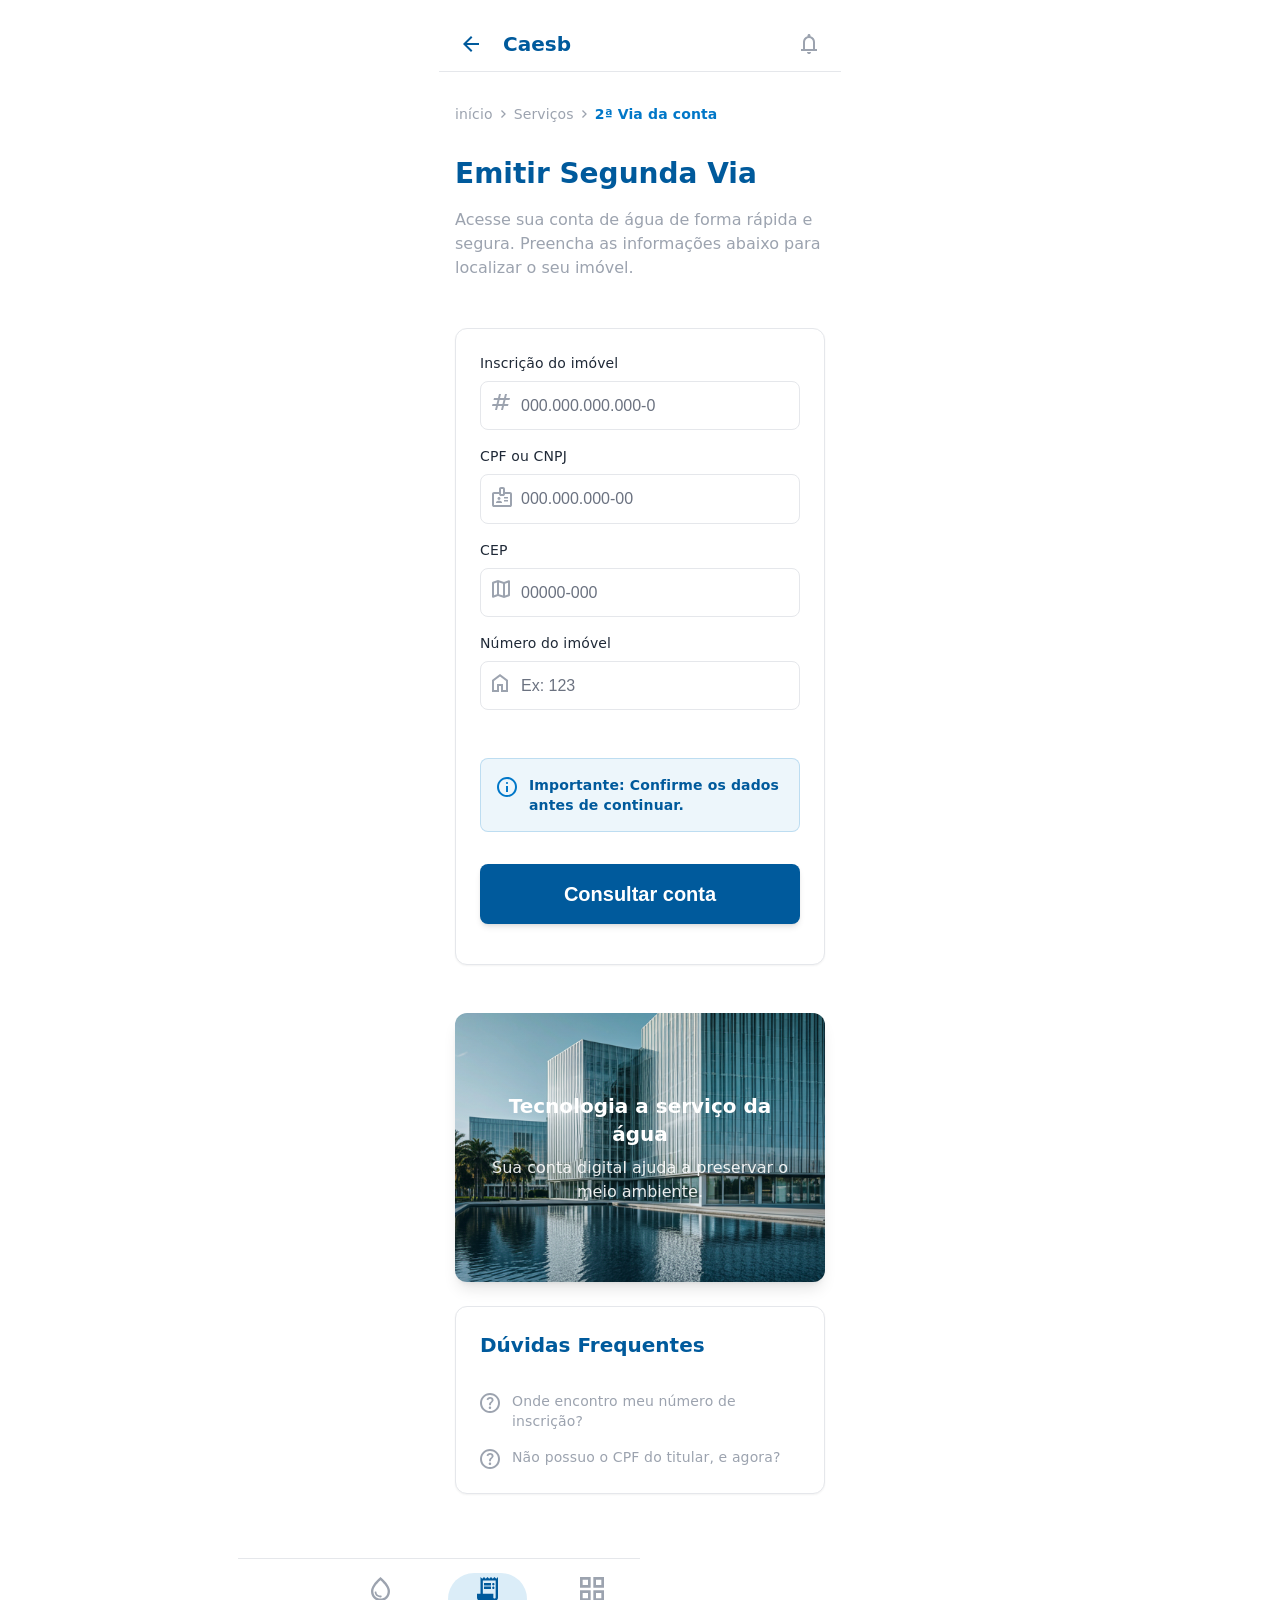
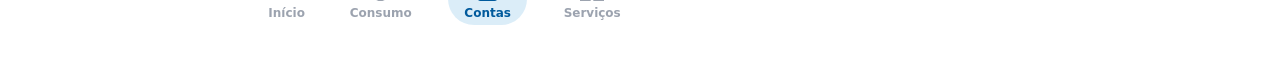
==== detalhes.html @ 8c1792e6 "tela adicionais" ====
<!DOCTYPE html>
<html lang="pt-BR">
<head>
	<meta charset="UTF-8" />
	<meta name="viewport" content="width=device-width, initial-scale=1.0" />
	<title>2ª Via de Conta - Consulta - Caesb</title>
	<link rel="stylesheet" href="style.css" />
</head>
<body class="details-page">
	<div class="page-shell">
		<div class="device-frame">
			<header class="top-app-bar">
				<div class="top-app-bar__container">
					<img class="top-app-bar__logo-image" src="assets/caesb-logo.svg" alt="" aria-hidden="true" />
					<h1 class="top-app-bar__title">Caesb</h1>
				</div>
				<img class="top-app-bar__action-image" src="assets/topbar-action.svg" alt="" aria-hidden="true" />
			</header>

			<main class="screen-content">
				<nav class="breadcrumb" aria-label="Breadcrumb">
					<a href="#" class="breadcrumb__link">início</a>
					<img class="breadcrumb__separator-image" src="assets/breadcrumb-separator.svg" alt="" aria-hidden="true" />
					<a href="#" class="breadcrumb__link">Serviços</a>
					<img class="breadcrumb__separator-image" src="assets/breadcrumb-separator-2.svg" alt="" aria-hidden="true" />
					<span class="breadcrumb__current">2ª Via da conta</span>
				</nav>

				<section class="main-section">
					<div class="main-section__heading">
						<h2 class="main-section__title">Emitir Segunda Via</h2>
					</div>
					<div class="main-section__description">
						<p>Acesse sua conta de água de forma rápida e segura. Preencha as informações abaixo para localizar o seu imóvel.</p>
					</div>
				</section>

				<div class="form-container">
					<section class="form-section">
						<form class="form">
							<div class="form-field">
								<label class="form-field__label" for="inscricao">Inscrição do imóvel</label>
								<div class="form-field__input-wrapper">
									<input id="inscricao" type="text" class="form-field__input" placeholder="000.000.000.000-0" />
									<img class="form-field__icon-image" src="assets/field-icon-1.svg" alt="" aria-hidden="true" />
								</div>
							</div>

							<div class="form-field">
								<label class="form-field__label" for="documento">CPF ou CNPJ</label>
								<div class="form-field__input-wrapper">
									<input id="documento" type="text" class="form-field__input" placeholder="000.000.000-00" />
									<img class="form-field__icon-image" src="assets/field-icon-2.svg" alt="" aria-hidden="true" />
								</div>
							</div>

							<div class="form-field">
								<label class="form-field__label" for="cep">CEP</label>
								<div class="form-field__input-wrapper">
									<input id="cep" type="text" class="form-field__input" placeholder="00000-000" />
									<img class="form-field__icon-image" src="assets/field-icon-3.svg" alt="" aria-hidden="true" />
								</div>
							</div>

							<div class="form-field">
								<label class="form-field__label" for="numero">Número do imóvel</label>
								<div class="form-field__input-wrapper">
									<input id="numero" type="text" class="form-field__input" placeholder="Ex: 123" />
									<img class="form-field__icon-image" src="assets/field-icon-4.svg" alt="" aria-hidden="true" />
								</div>
							</div>

							<div class="form-note">
								<img class="form-note__icon-image" src="assets/note-icon.svg" alt="" aria-hidden="true" />
								<p class="form-note__text"><strong>Importante:</strong> Confirme os dados antes de continuar.</p>
							</div>

							<button type="submit" class="form-button">Consultar conta</button>
						</form>
					</section>

					<section class="side-content">
						<div class="illustration-box">
							<img class="illustration-box__image" src="assets/technology-hero.png" alt="" aria-hidden="true" />
							<div class="illustration-box__overlay">
								<div class="illustration-box__content">
									<h3 class="illustration-box__title">Tecnologia a serviço da água</h3>
									<p class="illustration-box__description">Sua conta digital ajuda a preservar o meio ambiente.</p>
								</div>
							</div>
						</div>

						<div class="faq-box">
							<h3 class="faq-box__title">Dúvidas Frequentes</h3>
							<ul class="faq-list">
								<li class="faq-item">
									<img class="faq-item__icon-image" src="assets/faq-icon.svg" alt="" aria-hidden="true" />
									<span class="faq-item__text">Onde encontro meu número de inscrição?</span>
								</li>
								<li class="faq-item">
									<img class="faq-item__icon-image" src="assets/faq-icon-2.svg" alt="" aria-hidden="true" />
									<span class="faq-item__text">Não possuo o CPF do titular, e agora?</span>
								</li>
							</ul>
						</div>
					</section>
				</div>
			</main>

			<nav class="bottom-nav-bar" aria-label="Navegação inferior">
				<div class="bottom-nav-bar__container">
					<a href="#" class="bottom-nav-link">
						<img class="bottom-nav-link__icon-image" src="assets/nav-home.svg" alt="" aria-hidden="true" />
						<span class="bottom-nav-link__text">Início</span>
					</a>
					<a href="#" class="bottom-nav-link">
						<img class="bottom-nav-link__icon-image" src="assets/nav-consumo.svg" alt="" aria-hidden="true" />
						<span class="bottom-nav-link__text">Consumo</span>
					</a>
					<a href="#" class="bottom-nav-link bottom-nav-link--active">
						<img class="bottom-nav-link__icon-image" src="assets/nav-contas.svg" alt="" aria-hidden="true" />
						<span class="bottom-nav-link__text">Contas</span>
					</a>
					<a href="#" class="bottom-nav-link">
						<img class="bottom-nav-link__icon-image" src="assets/nav-servicos.svg" alt="" aria-hidden="true" />
						<span class="bottom-nav-link__text">Serviços</span>
					</a>
				</div>
			</nav>
		</div>
	</div>
</body>
</html>
---- style.css ----
* {
	box-sizing: border-box;
}

html,
body {
	min-height: 100%;
}

body {
	margin: 0;
	background: #ffffff;
	color: #1f2937;
	font-family: Inter, ui-sans-serif, system-ui, -apple-system, BlinkMacSystemFont, "Segoe UI", sans-serif;
}

a {
	color: inherit;
	text-decoration: none;
}

img {
	display: block;
	max-width: 100%;
}

.page-shell {
	min-height: 100vh;
	display: flex;
	justify-content: center;
	align-items: flex-start;
	padding: 0 16px;
}

.device-frame {
	position: relative;
	width: 402px;
	min-height: 1695px;
	padding-bottom: 96px;
	background: #ffffff;
}

.top-app-bar {
	height: 56px;
	padding: 0 16px;
	display: flex;
	align-items: center;
	justify-content: space-between;
	border-bottom: 1px solid #e5e7eb;
	background: #ffffff;
}

.top-app-bar__title {
	font-size: 20px;
	line-height: 1.4;
	font-weight: 700;
	color: #005a9c;
}

.top-app-bar__icon {
	width: 32px;
	height: 36px;
	flex: 0 0 auto;
}

.screen-content {
	display: flex;
	flex-direction: column;
	gap: 32px;
	padding: 32px 16px 64px;
}

.welcome-section {
	display: flex;
	flex-direction: column;
	gap: 4px;
}

.eyebrow,
.welcome-title,
.section-title,
.card p {
	margin: 0;
}

.eyebrow {
	font-size: 14px;
	line-height: 1.43;
	font-weight: 500;
	letter-spacing: 0.01em;
	color: #9ca3af;
}

.welcome-title {
	font-size: 28px;
	line-height: 1.29;
	font-weight: 600;
	color: #005a9c;
}

.bento-layout {
	display: flex;
	flex-direction: column;
	gap: 14px;
}

.service-grid--two-up {
	display: grid;
	grid-template-columns: repeat(2, 183px);
	gap: 16px 4px;
}

.card {
	position: relative;
	overflow: hidden;
	border: 1px solid #e5e7eb;
	border-radius: 12px;
	background: #ffffff;
	box-shadow: 0 1px 2px rgba(0, 0, 0, 0.05);
}

.card--balance {
	height: 232px;
	padding: 24px;
	display: flex;
	flex-direction: column;
	justify-content: space-between;
	background: #005a9c;
	border-color: transparent;
	box-shadow: 0 1px 2px rgba(0, 0, 0, 0.05);
}

.card__decorative--balance {
	position: absolute;
	right: -4px;
	bottom: 22px;
	opacity: 0.1;
}

.balance-content {
	display: flex;
	flex-direction: column;
	gap: 8px;
	z-index: 1;
}

.balance-copy {
	display: flex;
	flex-direction: column;
	gap: 8px;
}

.label {
	font-size: 12px;
	line-height: 1.33;
	font-weight: 600;
	letter-spacing: 0.05em;
	text-transform: uppercase;
}

.label--white,
.balance-value,
.balance-pill,
.balance-pill span,
.primary-button {
	color: #ffffff;
}

.balance-value {
	margin: 0;
	font-size: 48px;
	line-height: 1.17;
	font-weight: 700;
	letter-spacing: -0.02em;
}

.balance-pill {
	width: fit-content;
	display: inline-flex;
	align-items: center;
	gap: 8px;
	padding: 4px 12px;
	border-radius: 9999px;
	background: rgba(255, 255, 255, 0.1);
	backdrop-filter: blur(12px);
	font-size: 12px;
	line-height: 1.33;
	font-weight: 600;
}

.balance-pill img {
	width: 20px;
	height: 12px;
}

.balance-actions {
	padding-top: 24px;
	z-index: 1;
}

.primary-button {
	display: inline-flex;
	align-items: center;
	justify-content: center;
	padding: 8px 16px;
	border-radius: 8px;
	background: #ffffff;
	color: #005a9c;
	font-size: 14px;
	line-height: 1.43;
	font-weight: 500;
	letter-spacing: 0.01em;
}

.quick-card {
	width: 183px;
	height: 110px;
	padding: 16px;
	display: flex;
	flex-direction: column;
	align-items: center;
	justify-content: center;
	gap: 8px;
	text-align: center;
}

.quick-card__icon {
	width: 48px;
	height: 48px;
	border-radius: 9999px;
	display: grid;
	place-items: center;
}

.quick-card__icon img {
	width: 32px;
	height: 36px;
}

.quick-card__icon--soft-blue {
	background: rgba(0, 119, 200, 0.1);
}

.quick-card__icon--soft-red {
	background: rgba(254, 226, 226, 0.4);
}

.quick-card__icon--soft-gray {
	background: #f3f4f6;
}

.quick-card__title {
	font-size: 16px;
	line-height: 1.5;
	font-weight: 400;
	color: #1f2937;
}

.leak-card,
.third-party-card {
	min-height: 100px;
	padding: 24px;
	display: flex;
	align-items: center;
	justify-content: space-between;
	gap: 16px;
}

.leak-card__content,
.third-party-card__content {
	display: flex;
	flex-direction: column;
	gap: 4px;
}

.leak-card__title,
.third-party-card__title {
	font-size: 14px;
	line-height: 1.43;
	font-weight: 600;
	letter-spacing: 0.01em;
	color: #1f2937;
}

.leak-card__subtitle,
.third-party-card__subtitle,
.map-card__details {
	font-size: 10px;
	line-height: 1.5;
	font-weight: 400;
	color: #9ca3af;
}

.map-card {
	display: flex;
	flex-direction: column;
	gap: 16px;
	padding: 24px;
	min-height: 274px;
}

.map-card__header {
	display: flex;
	align-items: center;
	justify-content: space-between;
	gap: 16px;
}

.section-title {
	font-size: 20px;
	line-height: 1.4;
	font-weight: 600;
}

.section-title--dark {
	color: #005a9c;
}

.section-link {
	display: inline-flex;
	align-items: center;
	gap: 4px;
	color: #0077c8;
	font-size: 14px;
	line-height: 1.43;
	font-weight: 500;
	letter-spacing: 0.01em;
	white-space: nowrap;
}

.section-link img {
	width: 16px;
	height: 16px;
}

.map-card__map {
	position: relative;
	width: 100%;
	height: 128px;
	border-radius: 8px;
	overflow: hidden;
	background: #ffffff;
}

.map-card__map-image {
	width: 100%;
	height: 100%;
	object-fit: cover;
}

.map-card__map::after {
	content: "";
	position: absolute;
	inset: 0;
	background: rgba(0, 90, 156, 0.05);
	pointer-events: none;
}

.map-card__pin {
	position: absolute;
	left: 50%;
	top: 36px;
	width: 31px;
	height: 36px;
	transform: translateX(-50%);
	z-index: 1;
}

.map-card__footer {
	display: flex;
	flex-direction: column;
	gap: 4px;
}

.map-card__place {
	font-size: 14px;
	line-height: 1.43;
	font-weight: 600;
	letter-spacing: 0.01em;
	color: #1f2937;
}

.secondary-services {
	display: flex;
	flex-direction: column;
	gap: 24px;
	padding-top: 16px;
}

.service-strip {
	display: flex;
	gap: 16px;
	overflow-x: auto;
	padding-bottom: 2px;
	scroll-snap-type: x proximity;
}

.service-strip::-webkit-scrollbar {
	height: 0;
}

.service-tile {
	flex: 0 0 160px;
	min-height: 110px;
	padding: 16px;
	display: flex;
	flex-direction: column;
	align-items: flex-start;
	justify-content: space-between;
	gap: 12px;
	border: 1px solid #e5e7eb;
	border-radius: 12px;
	background: #ffffff;
}

.service-tile__icon {
	width: 32px;
	height: 36px;
}

.service-tile__title {
	font-size: 14px;
	line-height: 1.43;
	font-weight: 600;
	color: #1f2937;
	white-space: pre-line;
}

.bottom-nav {
	position: absolute;
	left: 50%;
	bottom: 0;
	width: 390px;
	transform: translateX(-50%);
	display: flex;
	align-items: center;
	justify-content: flex-start;
	gap: 16.7px;
	padding: 0 16.36px 0 16.42px;
	border-top: 1px solid #e5e7eb;
	background: #ffffff;
}

.bottom-nav__item {
	display: flex;
	flex-direction: column;
	align-items: center;
	justify-content: center;
	gap: 4px;
	padding: 4px 16px;
	min-width: 68px;
}

.bottom-nav__button {
	display: flex;
	align-items: center;
	justify-content: center;
	width: 100%;
	border-radius: 12px;
	background: #005a9c;
}

.bottom-nav__button--plain {
	background: transparent;
}

.bottom-nav__icon {
	display: block;
}

.bottom-nav__item--active .bottom-nav__button {
	padding: 4px 16px;
}

.bottom-nav__item--active .bottom-nav__label {
	color: #ffffff;
}

.bottom-nav__label {
	font-size: 12px;
	line-height: 1.33;
	font-weight: 600;
	text-align: center;
}

.bottom-nav__label--muted {
	color: #9ca3af;
}

/* Top App Bar Container */
.top-app-bar__container {
	display: flex;
	align-items: center;
	gap: 16px;
	height: 40px;
}

.top-app-bar__logo {
	width: 32px;
	height: 32px;
	border-radius: 50%;
	background: #005a9c;
	flex: 0 0 auto;
}

/* Hero Search Section */
.hero-search-section {
	display: flex;
	flex-direction: column;
	align-items: stretch;
	gap: 24px;
}

.hero-search-section__heading {
	display: flex;
	flex-direction: column;
	align-items: stretch;
}

.hero-search-section__search {
	display: flex;
	flex-direction: column;
	align-items: stretch;
}

/* Search Input */
.search-input {
	position: relative;
	display: flex;
	flex-direction: row;
	align-items: center;
	justify-content: center;
	padding: 17px 16px 17px 48px;
	border: 1px solid #e2e2e5;
	border-radius: 8px;
	background: #ffffff;
}

.search-input__container {
	display: flex;
	flex-direction: column;
	align-items: stretch;
	flex: 1;
}

.search-input__text {
	font-size: 16px;
	line-height: 1.21;
	font-weight: 400;
	color: #9ca3af;
}

.search-input__icon {
	position: absolute;
	left: 16px;
	top: 50%;
	transform: translateY(-50%);
	width: 24px;
	height: 24px;
	background: #e5e7eb;
	border-radius: 4px;
	flex: 0 0 auto;
}

/* Bento Grid Services */
.bento-grid-services {
	display: flex;
	flex-direction: column;
	gap: 14px;
}

/* Service Card Grid Layout */
.service-card {
	position: relative;
	overflow: hidden;
	border: 1px solid #e5e7eb;
	border-radius: 12px;
	background: #ffffff;
	box-shadow: 0 1px 2px rgba(0, 0, 0, 0.05);
	padding: 32px;
	display: flex;
	flex-direction: column;
	justify-content: space-between;
	min-height: auto;
}

.service-card--two-up {
	width: 100%;
}

.service-card__icon-container {
	width: 48px;
	height: 72px;
	margin-bottom: 24px;
	background: #f3f4f6;
	border-radius: 8px;
	flex: 0 0 auto;
}

.service-card__content {
	display: flex;
	flex-direction: column;
	gap: 0;
}

.service-card__title {
	margin: 0 0 8px 0;
	font-size: 20px;
	line-height: 1.4;
	font-weight: 600;
	color: #1f2937;
}

.service-card__description {
	margin: 0 0 24px 0;
	font-size: 16px;
	line-height: 1.5;
	font-weight: 400;
	color: #9ca3af;
}

.service-card__action {
	display: flex;
	flex-direction: row;
	align-items: center;
	gap: 8px;
}

.service-card__link {
	font-size: 16px;
	line-height: 1.5;
	font-weight: 400;
	color: #0077c8;
	text-decoration: none;
}

.service-card__arrow {
	width: 20px;
	height: 20px;
	background: #e5e7eb;
	border-radius: 4px;
	display: inline-flex;
	align-items: center;
	justify-content: center;
}

/* Featured Card - 2ª Via de Conta */
.featured-card {
	position: relative;
	overflow: hidden;
	border: 1px solid #e5e7eb;
	border-radius: 12px;
	background: #ffffff;
	padding: 32px;
	display: flex;
	flex-direction: column;
	justify-content: space-between;
	min-height: 200px;
}

.featured-card__overlay {
	position: absolute;
	right: 189px;
	top: 0;
	width: 220px;
	height: 160px;
	background: rgba(0, 90, 156, 0.1);
	border-radius: 8px;
	opacity: 0.05;
	pointer-events: none;
}

.featured-card__content {
	position: relative;
	z-index: 1;
	display: flex;
	flex-direction: column;
	gap: 8px;
}

.featured-card__title {
	margin: 0;
	font-size: 20px;
	line-height: 1.4;
	font-weight: 600;
	color: #1f2937;
	padding: 16px 0 0 0;
}

.featured-card__description {
	margin: 0;
	font-size: 16px;
	line-height: 1.5;
	font-weight: 400;
	color: #9ca3af;
	padding: 0 0 24px 0;
}

.featured-card__actions {
	display: flex;
	flex-direction: row;
	gap: 16px;
	padding: 32px 0 0 0;
	z-index: 1;
}

.featured-card__button {
	display: flex;
	flex-direction: column;
	justify-content: center;
	align-items: center;
	padding: 9px 37px;
	border: none;
	border-radius: 8px;
	font-size: 16px;
	line-height: 1.5;
	font-weight: 400;
	text-align: center;
	cursor: pointer;
	transition: all 0.2s ease;
	white-space: pre-wrap;
	flex: 1;
}

.featured-card__button--primary {
	background: #005a9c;
	color: #ffffff;
}

.featured-card__button--primary:hover {
	background: #004578;
}

.featured-card__button--secondary {
	background: transparent;
	color: #0077c8;
	border: 1px solid #0077c8;
}

.featured-card__button--secondary:hover {
	background: rgba(0, 119, 200, 0.05);
}

/* Informational Banner */
.informational-banner {
	position: relative;
	overflow: hidden;
	border-radius: 12px;
	background: #005a9c;
	padding: 32px;
	display: flex;
	flex-direction: column;
	justify-content: space-between;
	align-items: center;
	gap: 0;
	min-height: auto;
}

.informational-banner__content {
	display: flex;
	flex-direction: column;
	gap: 8px;
	z-index: 1;
}

.informational-banner__title {
	margin: 0;
	font-size: 16px;
	line-height: 1.5;
	font-weight: 400;
	color: #ffffff;
}

.informational-banner__description {
	margin: 0 0 16px 0;
	font-size: 16px;
	line-height: 1.5;
	font-weight: 400;
	color: rgba(255, 255, 255, 0.8);
}

.informational-banner__button {
	display: flex;
	flex-direction: row;
	justify-content: center;
	align-items: center;
	padding: 8px 24px;
	border: none;
	border-radius: 8px;
	background: #ffffff;
	color: #005a9c;
	font-size: 16px;
	line-height: 1.5;
	font-weight: 400;
	text-align: center;
	cursor: pointer;
	transition: all 0.2s ease;
	width: fit-content;
}

.informational-banner__button:hover {
	background: #f3f4f6;
}

.informational-banner__decorative {
	position: absolute;
	left: 0;
	top: 0;
	width: 100%;
	height: 100%;
	border: 1px solid rgba(255, 255, 255, 0.2);
	border-radius: 8px;
	pointer-events: none;
	z-index: 0;
}

/* Bottom Navigation Bar */
.bottom-nav-bar {
	position: fixed;
	bottom: 0;
	left: 50%;
	transform: translateX(-50%);
	width: 402px;
	height: 96px;
	display: flex;
	align-items: flex-end;
	justify-content: stretch;
	border-top: 1px solid #e5e7eb;
	background: #ffffff;
	z-index: 10;
}

.bottom-nav-bar__container {
	display: flex;
	flex-direction: row;
	align-items: center;
	align-self: stretch;
	gap: 16.7px;
	padding: 0 16.36px 0 16.42px;
	width: 100%;
	height: 100%;
}

.bottom-nav-link {
	display: flex;
	flex-direction: column;
	justify-content: center;
	align-items: center;
	padding: 4px 16px;
	gap: 4px;
	flex: 0 0 auto;
	text-decoration: none;
	color: #9ca3af;
	transition: all 0.2s ease;
}

.bottom-nav-link__icon {
	width: 24px;
	height: 24px;
	background: #e5e7eb;
	border-radius: 4px;
}

.bottom-nav-link__text {
	font-size: 12px;
	line-height: 1.33;
	font-weight: 600;
	text-align: center;
	color: #9ca3af;
}

.bottom-nav-link--active {
	padding: 8px 16px;
	background: #005a9c;
	border-radius: 12px;
	color: #ffffff;
}

.bottom-nav-link--active .bottom-nav-link__icon {
	background: transparent;
	width: 24px;
	height: 24px;
}

.bottom-nav-link--active .bottom-nav-link__text {
	color: #ffffff;
}

/* Breadcrumb Navigation */
.breadcrumb {
	display: flex;
	flex-direction: row;
	align-items: center;
	align-self: stretch;
	gap: 8px;
	width: 100%;
}

.breadcrumb__link {
	font-size: 14px;
	line-height: 1.43;
	font-weight: 500;
	letter-spacing: 0.01em;
	color: #9ca3af;
	text-decoration: none;
	cursor: pointer;
}

.breadcrumb__separator {
	display: inline-block;
	width: 4.93px;
	height: 8px;
	background: transparent;
}

.breadcrumb__separator::after {
	content: "/";
	color: #9ca3af;
}

.breadcrumb__current {
	font-size: 14px;
	line-height: 1.43;
	font-weight: 700;
	letter-spacing: 0.01em;
	color: #0077c8;
}

/* Main Section */
.main-section {
	display: flex;
	flex-direction: column;
	align-items: stretch;
	align-self: stretch;
	gap: 16px;
	width: 100%;
}

.main-section__heading {
	display: flex;
	flex-direction: column;
	align-items: stretch;
	align-self: stretch;
	width: 100%;
}

.main-section__title {
	margin: 0;
	font-size: 28px;
	line-height: 1.29;
	font-weight: 600;
	color: #005a9c;
}

.main-section__description {
	margin: 0;
	font-size: 16px;
	line-height: 1.5;
	font-weight: 400;
	color: #9ca3af;
}

/* Form Container */
.form-container {
	display: flex;
	flex-direction: column;
	align-items: stretch;
	align-self: stretch;
	gap: 0;
	padding: 16px 0 0;
	width: 100%;
}

/* Form Section */
.form-section {
	border: 1px solid #e5e7eb;
	border-radius: 12px;
	background: #ffffff;
	box-shadow: 0 1px 2px rgba(0, 0, 0, 0.05);
	padding: 24px 24px 40px;
	display: flex;
	flex-direction: column;
	align-items: stretch;
	width: 100%;
}

/* Form */
.form {
	display: flex;
	flex-direction: column;
	align-items: stretch;
	gap: 0;
	width: 100%;
}

/* Form Field */
.form-field {
	display: flex;
	flex-direction: column;
	align-items: stretch;
	gap: 8px;
	margin-bottom: 16px;
	width: 100%;
}

.form-field:last-of-type {
	margin-bottom: 0;
}

.form-field__label {
	font-size: 14px;
	line-height: 1.43;
	font-weight: 500;
	letter-spacing: 0.01em;
	color: #1f2937;
}

.form-field__input-wrapper {
	position: relative;
	display: flex;
	flex-direction: row;
	align-items: center;
	justify-content: center;
	width: 100%;
}

.form-field__input {
	width: 100%;
	padding: 14px 16px 14px 40px;
	border: 1px solid #e5e7eb;
	border-radius: 8px;
	background: #ffffff;
	font-size: 16px;
	line-height: 1.21;
	font-weight: 400;
	color: #6b7280;
	transition: border-color 0.2s ease;
}

.form-field__input::placeholder {
	color: #6b7280;
}

.form-field__input:focus {
	outline: none;
	border-color: #005a9c;
}

.form-field__icon {
	position: absolute;
	left: 12px;
	top: 50%;
	transform: translateY(-50%);
	width: 24px;
	height: 24px;
	background: #e5e7eb;
	border-radius: 4px;
	flex: 0 0 auto;
}

/* Form Note */
.form-note {
	display: flex;
	flex-direction: row;
	gap: 12px;
	padding: 16px;
	border: 1px solid #0077c8;
	border-radius: 8px;
	background: rgba(77, 163, 217, 0.1);
	margin: 32px 0 0;
	width: 100%;
}

.form-note__icon {
	display: flex;
	align-items: center;
	justify-content: center;
	width: 20px;
	height: 20px;
	background: #0077c8;
	border-radius: 50%;
	flex: 0 0 auto;
	color: #ffffff;
	font-size: 12px;
	font-weight: 700;
}

.form-note__text {
	font-size: 14px;
	line-height: 1.43;
	font-weight: 700;
	letter-spacing: 0.01em;
	color: #005a9c;
}

/* Form Button */
.form-button {
	display: flex;
	flex-direction: row;
	justify-content: center;
	align-items: center;
	padding: 16px 48px;
	border: none;
	border-radius: 8px;
	background: #005a9c;
	color: #ffffff;
	font-size: 20px;
	line-height: 1.4;
	font-weight: 600;
	text-align: center;
	cursor: pointer;
	transition: background 0.2s ease;
	box-shadow: 0 2px 4px -2px rgba(0, 0, 0, 0.1), 0 4px 6px -1px rgba(0, 0, 0, 0.1);
	margin: 32px 0 0;
	width: 100%;
}

.form-button:hover {
	background: #004578;
}

/* Side Content */
.side-content {
	display: flex;
	flex-direction: column;
	align-items: stretch;
	gap: 24px;
	margin-top: 24px;
	width: 100%;
}

/* Illustration Box */
.illustration-box {
	position: relative;
	overflow: hidden;
	border-radius: 12px;
	background: #ffffff;
	box-shadow: 0 4px 6px -4px rgba(0, 0, 0, 0.1), 0 10px 15px -3px rgba(0, 0, 0, 0.1);
	display: flex;
	flex-direction: column;
	justify-content: center;
	align-items: stretch;
	width: 100%;
	min-height: auto;
}

.illustration-box__image {
	width: 100%;
	height: 268.5px;
	background: linear-gradient(135deg, #005a9c 0%, #0077c8 100%);
	position: relative;
	display: flex;
	align-items: center;
	justify-content: center;
}

.illustration-box__overlay {
	position: absolute;
	inset: 0;
	background: rgba(0, 90, 156, 0.1);
	display: flex;
	flex-direction: column;
	justify-content: center;
	align-items: center;
	padding: 32px;
	z-index: 1;
}

.illustration-box__content {
	display: flex;
	flex-direction: column;
	align-items: stretch;
	gap: 8px;
	text-align: center;
}

.illustration-box__title {
	margin: 0;
	font-size: 20px;
	line-height: 1.4;
	font-weight: 600;
	color: #ffffff;
}

.illustration-box__description {
	margin: 0;
	font-size: 14px;
	line-height: 1.43;
	font-weight: 400;
	color: rgba(255, 255, 255, 0.9);
	opacity: 0.9;
}

/* FAQ Box */
.faq-box {
	border: 1px solid #e5e7eb;
	border-radius: 12px;
	background: #ffffff;
	padding: 24px;
	display: flex;
	flex-direction: column;
	align-items: stretch;
	gap: 16px;
	width: 100%;
}

.faq-box__title {
	margin: 0;
	font-size: 20px;
	line-height: 1.4;
	font-weight: 600;
	color: #005a9c;
}

/* FAQ List */
.faq-list {
	display: flex;
	flex-direction: column;
	align-items: stretch;
	gap: 16px;
	margin: 0;
	padding: 0;
	list-style: none;
}

/* FAQ Item */
.faq-item {
	display: flex;
	flex-direction: row;
	align-items: flex-start;
	gap: 12px;
}

.faq-item__icon {
	display: flex;
	align-items: center;
	justify-content: center;
	width: 20px;
	height: 20px;
	background: #e5e7eb;
	border-radius: 4px;
	flex: 0 0 20px;
	margin-top: 2px;
}

.faq-item__text {
	font-size: 14px;
	line-height: 1.43;
	font-weight: 500;
	letter-spacing: 0.01em;
	color: #9ca3af;
}

@media (max-width: 430px) {
	.page-shell {
		justify-content: flex-start;
		padding: 0;
	}

	.device-frame {
		width: 402px;
		max-width: 402px;
	}
}

/* Details page */
.details-page .page-shell {
	align-items: center;
	padding: 16px 0;
}

.details-page .device-frame {
	height: auto;
	min-height: 100vh;
	padding-bottom: 96px;
	overflow: visible;
}

.details-page .top-app-bar__container {
	display: flex;
	align-items: center;
	gap: 16px;
}

.details-page .top-app-bar__logo-image {
	width: 32px;
	height: 32px;
	flex: 0 0 auto;
}

.details-page .top-app-bar__action-image {
	width: 32px;
	height: 36px;
	flex: 0 0 auto;
}

.details-page .screen-content {
	gap: 32px;
}

.details-page .breadcrumb {
	display: flex;
	align-items: center;
	gap: 8px;
}

.details-page .breadcrumb__link,
.details-page .breadcrumb__current {
	font-size: 14px;
	line-height: 1.43;
	letter-spacing: 0.01em;
}

.details-page .breadcrumb__link {
	font-weight: 500;
	color: #9ca3af;
}

.details-page .breadcrumb__separator-image {
	width: 5px;
	height: 8px;
	flex: 0 0 auto;
}

.details-page .breadcrumb__current {
	font-weight: 700;
	color: #0077c8;
}

.details-page .main-section {
	display: flex;
	flex-direction: column;
	gap: 16px;
}

.details-page .main-section__title {
	margin: 0;
	font-size: 28px;
	line-height: 1.2857142857;
	font-weight: 600;
	color: #005a9c;
}

.details-page .main-section__description {
	font-size: 16px;
	line-height: 1.5;
	font-weight: 400;
	color: #9ca3af;
}

.details-page .main-section__description p {
	margin: 0;
}

.details-page .form-container {
	display: flex;
	flex-direction: column;
	gap: 24px;
	padding-top: 16px;
}

.details-page .form-section {
	padding: 24px 24px 40px;
	border: 1px solid #e5e7eb;
	border-radius: 12px;
	background: #ffffff;
	box-shadow: 0 1px 2px rgba(0, 0, 0, 0.05);
}

.details-page .form {
	display: flex;
	flex-direction: column;
	gap: 0;
}

.details-page .form-field {
	display: flex;
	flex-direction: column;
	gap: 8px;
	margin: 0 0 16px;
}

.details-page .form-field__label {
	font-size: 14px;
	line-height: 1.4285714286;
	font-weight: 500;
	letter-spacing: 0.01em;
	color: #1f2937;
}

.details-page .form-field__input-wrapper {
	position: relative;
	display: flex;
	align-items: center;
}

.details-page .form-field__input {
	width: 100%;
	padding: 14px 16px 14px 40px;
	border: 1px solid #e5e7eb;
	border-radius: 8px;
	font-size: 16px;
	line-height: 1.2102272511;
	font-weight: 400;
	color: #6b7280;
	background: #ffffff;
}

.details-page .form-field__input::placeholder {
	color: #6b7280;
}

.details-page .form-field__icon-image {
	position: absolute;
	left: 12px;
	top: 50%;
	transform: translateY(-50%);
	width: auto;
	height: 24px;
	pointer-events: none;
}

.details-page .form-note {
	display: flex;
	align-items: flex-start;
	gap: 12px;
	margin-top: 32px;
	padding: 16px;
	border: 1px solid rgba(0, 119, 200, 0.2);
	border-radius: 8px;
	background: rgba(77, 163, 217, 0.1);
}

.details-page .form-note__icon-image {
	width: 20px;
	height: 20px;
	flex: 0 0 auto;
	margin-top: 2px;
}

.details-page .form-note__text {
	margin: 0;
	font-size: 14px;
	line-height: 1.4285714286;
	font-weight: 700;
	letter-spacing: 0.01em;
	color: #005a9c;
}

.details-page .form-button {
	display: flex;
	align-items: center;
	justify-content: center;
	width: 100%;
	margin-top: 32px;
	padding: 16px 48px;
	border: 0;
	border-radius: 8px;
	background: #005a9c;
	box-shadow: 0 2px 4px -2px rgba(0, 0, 0, 0.1), 0 4px 6px -1px rgba(0, 0, 0, 0.1);
	font-size: 20px;
	line-height: 1.4;
	font-weight: 600;
	color: #ffffff;
}

.details-page .side-content {
	display: flex;
	flex-direction: column;
	gap: 24px;
}

.details-page .illustration-box {
	position: relative;
	overflow: hidden;
	border-radius: 12px;
	box-shadow: 0 4px 6px -4px rgba(0, 0, 0, 0.1), 0 10px 15px -3px rgba(0, 0, 0, 0.1);
}

.details-page .illustration-box__image {
	display: block;
	width: 100%;
	height: 268.5px;
	object-fit: cover;
}

.details-page .illustration-box__overlay {
	position: absolute;
	inset: 0;
	display: flex;
	align-items: flex-end;
	padding: 32px;
	background: linear-gradient(180deg, rgba(0, 90, 156, 0) 0%, rgba(0, 90, 156, 0.18) 100%);
}

.details-page .illustration-box__content {
	display: flex;
	flex-direction: column;
	gap: 8px;
}

.details-page .illustration-box__title {
	margin: 0;
	font-size: 20px;
	line-height: 1.4;
	font-weight: 600;
	color: #ffffff;
}

.details-page .illustration-box__description {
	margin: 0;
	font-size: 16px;
	line-height: 1.5;
	font-weight: 400;
	color: #ffffff;
	opacity: 0.9;
}

.details-page .faq-box {
	padding: 24px;
	border: 1px solid #e5e7eb;
	border-radius: 12px;
	background: #ffffff;
	box-shadow: 0 1px 2px rgba(0, 0, 0, 0.05);
}

.details-page .faq-box__title {
	margin: 0 0 16px;
	font-size: 20px;
	line-height: 1.4;
	font-weight: 600;
	color: #005a9c;
}

.details-page .faq-list {
	display: flex;
	flex-direction: column;
	gap: 16px;
	margin: 0;
	padding: 0;
	list-style: none;
}

.details-page .faq-item {
	display: flex;
	align-items: flex-start;
	gap: 12px;
}

.details-page .faq-item__icon-image {
	width: 20px;
	height: 20px;
	flex: 0 0 auto;
	margin-top: 2px;
}

.details-page .faq-item__text {
	font-size: 14px;
	line-height: 1.4285714286;
	font-weight: 500;
	letter-spacing: 0.01em;
	color: #9ca3af;
}

.details-page .bottom-nav-bar {
	position: absolute;
	left: 0;
	right: 0;
	bottom: 0;
	height: 96px;
	border-top: 1px solid #e5e7eb;
	background: #ffffff;
}

.details-page .bottom-nav-bar__container {
	display: flex;
	align-items: center;
	justify-content: space-between;
	gap: 28.7px;
	padding: 1px 22.42px 0 22.36px;
	height: 80px;
}

.details-page .bottom-nav-link {
	display: flex;
	flex-direction: column;
	align-items: center;
	justify-content: center;
	padding: 8px;
	gap: 4px;
	border-radius: 12px;
}

.details-page .bottom-nav-link__icon-image {
	width: auto;
	height: 24px;
}

.details-page .bottom-nav-link__text {
	font-size: 12px;
	line-height: 1.3333333333;
	font-weight: 600;
	color: #9ca3af;
}

.details-page .bottom-nav-link--active {
	padding: 4px 16px;
	background: rgba(77, 163, 217, 0.2);
	border-radius: 9999px;
}

.details-page .bottom-nav-link--active .bottom-nav-link__text {
	color: #005a9c;
}
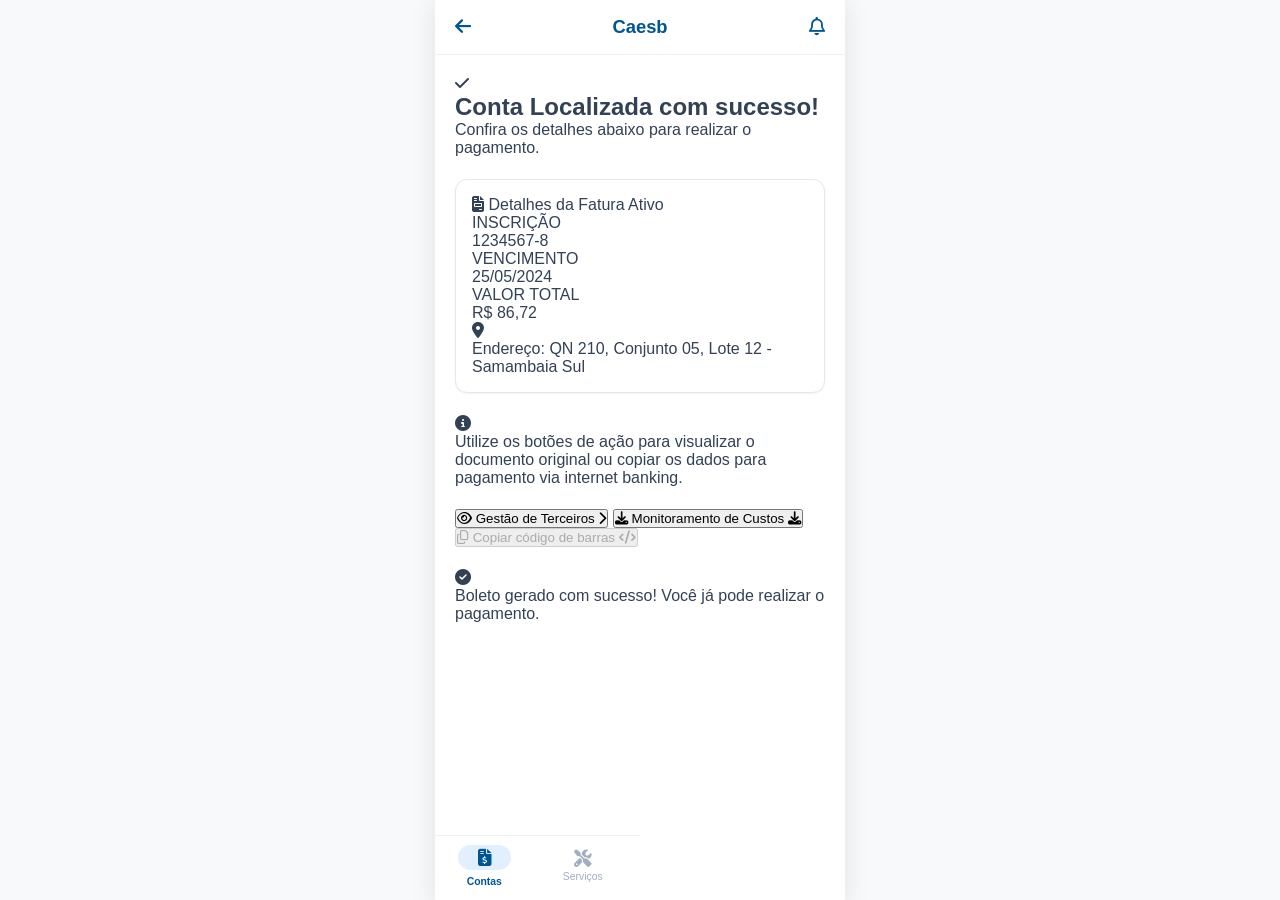
==== commit 286f61e2: "Update detalhes.html for new layout and styles" ====
--- a/detalhes.html
+++ b/detalhes.html
@@ -1,133 +1,110 @@
 <!DOCTYPE html>
 <html lang="pt-BR">
 <head>
-	<meta charset="UTF-8" />
-	<meta name="viewport" content="width=device-width, initial-scale=1.0" />
-	<title>2ª Via de Conta - Consulta - Caesb</title>
-	<link rel="stylesheet" href="style.css" />
+    <meta charset="UTF-8">
+    <meta name="viewport" content="width=device-width, initial-scale=1.0">
+    <title>Caesb - Conta Localizada</title>
+    <link rel="stylesheet" href="style.css">
+    <link rel="stylesheet" href="https://cdnjs.cloudflare.com/ajax/libs/font-awesome/6.4.0/css/all.min.css">
 </head>
-<body class="details-page">
-	<div class="page-shell">
-		<div class="device-frame">
-			<header class="top-app-bar">
-				<div class="top-app-bar__container">
-					<img class="top-app-bar__logo-image" src="assets/caesb-logo.svg" alt="" aria-hidden="true" />
-					<h1 class="top-app-bar__title">Caesb</h1>
-				</div>
-				<img class="top-app-bar__action-image" src="assets/topbar-action.svg" alt="" aria-hidden="true" />
-			</header>
+<body>
 
-			<main class="screen-content">
-				<nav class="breadcrumb" aria-label="Breadcrumb">
-					<a href="#" class="breadcrumb__link">início</a>
-					<img class="breadcrumb__separator-image" src="assets/breadcrumb-separator.svg" alt="" aria-hidden="true" />
-					<a href="#" class="breadcrumb__link">Serviços</a>
-					<img class="breadcrumb__separator-image" src="assets/breadcrumb-separator-2.svg" alt="" aria-hidden="true" />
-					<span class="breadcrumb__current">2ª Via da conta</span>
-				</nav>
+    <div class="app-container">
+        <header class="app-header">
+            <button class="btn-back"><i class="fa-solid fa-arrow-left"></i></button>
+            <h1 class="app-title">Caesb</h1>
+            <button class="btn-notification"><i class="fa-regular fa-bell"></i></button>
+        </header>
 
-				<section class="main-section">
-					<div class="main-section__heading">
-						<h2 class="main-section__title">Emitir Segunda Via</h2>
-					</div>
-					<div class="main-section__description">
-						<p>Acesse sua conta de água de forma rápida e segura. Preencha as informações abaixo para localizar o seu imóvel.</p>
-					</div>
-				</section>
+        <main class="app-content">
+            <section class="success-status-section">
+                <div class="success-icon-circle">
+                    <i class="fa-solid fa-check"></i>
+                </div>
+                <h2>Conta Localizada com sucesso!</h2>
+                <p>Confira os detalhes abaixo para realizar o pagamento.</p>
+            </section>
 
-				<div class="form-container">
-					<section class="form-section">
-						<form class="form">
-							<div class="form-field">
-								<label class="form-field__label" for="inscricao">Inscrição do imóvel</label>
-								<div class="form-field__input-wrapper">
-									<input id="inscricao" type="text" class="form-field__input" placeholder="000.000.000.000-0" />
-									<img class="form-field__icon-image" src="assets/field-icon-1.svg" alt="" aria-hidden="true" />
-								</div>
-							</div>
+            <div class="card invoice-card">
+                <div class="invoice-header">
+                    <span class="invoice-title">
+                        <i class="fa-solid fa-file-invoice"></i> Detalhes da Fatura
+                    </span>
+                    <span class="badge-active">Ativo</span>
+                </div>
+                
+                <div class="invoice-body">
+                    <div class="invoice-field">
+                        <label>INSCRIÇÃO</label>
+                        <p class="field-value">1234567-8</p>
+                    </div>
+                    
+                    <div class="invoice-field">
+                        <label>VENCIMENTO</label>
+                        <p class="field-value">25/05/2024</p>
+                    </div>
+                    
+                    <div class="invoice-field">
+                        <label>VALOR TOTAL</label>
+                        <p class="field-value highlight-price">R$ 86,72</p>
+                    </div>
+                </div>
 
-							<div class="form-field">
-								<label class="form-field__label" for="documento">CPF ou CNPJ</label>
-								<div class="form-field__input-wrapper">
-									<input id="documento" type="text" class="form-field__input" placeholder="000.000.000-00" />
-									<img class="form-field__icon-image" src="assets/field-icon-2.svg" alt="" aria-hidden="true" />
-								</div>
-							</div>
+                <div class="invoice-footer-address">
+                    <i class="fa-solid fa-location-dot"></i>
+                    <p>Endereço: QN 210, Conjunto 05, Lote 12 - Samambaia Sul</p>
+                </div>
+            </div>
 
-							<div class="form-field">
-								<label class="form-field__label" for="cep">CEP</label>
-								<div class="form-field__input-wrapper">
-									<input id="cep" type="text" class="form-field__input" placeholder="00000-000" />
-									<img class="form-field__icon-image" src="assets/field-icon-3.svg" alt="" aria-hidden="true" />
-								</div>
-							</div>
+            <div class="info-alert-box">
+                <i class="fa-solid fa-circle-info"></i>
+                <p>Utilize os botões de ação para visualizar o documento original ou copiar os dados para pagamento via internet banking.</p>
+            </div>
 
-							<div class="form-field">
-								<label class="form-field__label" for="numero">Número do imóvel</label>
-								<div class="form-field__input-wrapper">
-									<input id="numero" type="text" class="form-field__input" placeholder="Ex: 123" />
-									<img class="form-field__icon-image" src="assets/field-icon-4.svg" alt="" aria-hidden="true" />
-								</div>
-							</div>
+            <div class="actions-group">
+                <button class="btn-action-solid">
+                    <span><i class="fa-regular fa-eye"></i> Gestão de Terceiros</span>
+                    <i class="fa-solid fa-chevron-right"></i>
+                </button>
 
-							<div class="form-note">
-								<img class="form-note__icon-image" src="assets/note-icon.svg" alt="" aria-hidden="true" />
-								<p class="form-note__text"><strong>Importante:</strong> Confirme os dados antes de continuar.</p>
-							</div>
+                <button class="btn-action-outline">
+                    <span><i class="fa-solid fa-download"></i> Monitoramento de Custos</span>
+                    <i class="fa-solid fa-download"></i>
+                </button>
 
-							<button type="submit" class="form-button">Consultar conta</button>
-						</form>
-					</section>
+                <button class="btn-action-disabled" disabled>
+                    <span><i class="fa-regular fa-copy"></i> Copiar código de barras</span>
+                    <i class="fa-solid fa-code"></i>
+                </button>
+            </div>
 
-					<section class="side-content">
-						<div class="illustration-box">
-							<img class="illustration-box__image" src="assets/technology-hero.png" alt="" aria-hidden="true" />
-							<div class="illustration-box__overlay">
-								<div class="illustration-box__content">
-									<h3 class="illustration-box__title">Tecnologia a serviço da água</h3>
-									<p class="illustration-box__description">Sua conta digital ajuda a preservar o meio ambiente.</p>
-								</div>
-							</div>
-						</div>
+            <div class="toast-success">
+                <i class="fa-solid fa-circle-check"></i>
+                <p>Boleto gerado com sucesso! Você já pode realizar o pagamento.</p>
+            </div>
+        </main>
 
-						<div class="faq-box">
-							<h3 class="faq-box__title">Dúvidas Frequentes</h3>
-							<ul class="faq-list">
-								<li class="faq-item">
-									<img class="faq-item__icon-image" src="assets/faq-icon.svg" alt="" aria-hidden="true" />
-									<span class="faq-item__text">Onde encontro meu número de inscrição?</span>
-								</li>
-								<li class="faq-item">
-									<img class="faq-item__icon-image" src="assets/faq-icon-2.svg" alt="" aria-hidden="true" />
-									<span class="faq-item__text">Não possuo o CPF do titular, e agora?</span>
-								</li>
-							</ul>
-						</div>
-					</section>
-				</div>
-			</main>
+        <nav class="bottom-nav">
+            <a href="#" class="nav-item">
+                <i class="fa-solid fa-house"></i>
+                <span>Início</span>
+            </a>
+            <a href="#" class="nav-item">
+                <i class="fa-solid fa-droplet"></i>
+                <span>Consumo</span>
+            </a>
+            <a href="#" class="nav-item active">
+                <div class="active-badge">
+                    <i class="fa-solid fa-file-invoice-dollar"></i>
+                </div>
+                <span>Contas</span>
+            </a>
+            <a href="#" class="nav-item">
+                <i class="fa-solid fa-screwdriver-wrench"></i>
+                <span>Serviços</span>
+            </a>
+        </nav>
+    </div>
 
-			<nav class="bottom-nav-bar" aria-label="Navegação inferior">
-				<div class="bottom-nav-bar__container">
-					<a href="#" class="bottom-nav-link">
-						<img class="bottom-nav-link__icon-image" src="assets/nav-home.svg" alt="" aria-hidden="true" />
-						<span class="bottom-nav-link__text">Início</span>
-					</a>
-					<a href="#" class="bottom-nav-link">
-						<img class="bottom-nav-link__icon-image" src="assets/nav-consumo.svg" alt="" aria-hidden="true" />
-						<span class="bottom-nav-link__text">Consumo</span>
-					</a>
-					<a href="#" class="bottom-nav-link bottom-nav-link--active">
-						<img class="bottom-nav-link__icon-image" src="assets/nav-contas.svg" alt="" aria-hidden="true" />
-						<span class="bottom-nav-link__text">Contas</span>
-					</a>
-					<a href="#" class="bottom-nav-link">
-						<img class="bottom-nav-link__icon-image" src="assets/nav-servicos.svg" alt="" aria-hidden="true" />
-						<span class="bottom-nav-link__text">Serviços</span>
-					</a>
-				</div>
-			</nav>
-		</div>
-	</div>
 </body>
 </html>
--- a/style.css
+++ b/style.css
@@ -1612,3 +1612,751 @@
 .details-page .bottom-nav-link--active .bottom-nav-link__text {
 	color: #005a9c;
 }
+
+/* Configurações Gerais e Resets */
+* {
+    margin: 0;
+    padding: 0;
+    box-sizing: border-box;
+    font-family: 'Segoe UI', Tahoma, Geneva, Verdana, sans-serif;
+}
+
+body {
+    background-color: #f8fafc;
+    display: flex;
+    justify-content: center;
+    color: #334155;
+}
+
+/* Container que simula a tela do celular */
+.app-container {
+    width: 100%;
+    max-width: 412px;
+    background-color: #ffffff;
+    min-height: 100vh;
+    display: flex;
+    flex-direction: column;
+    box-shadow: 0 4px 6px -1px rgba(0, 0, 0, 0.1);
+    position: relative;
+    padding-bottom: 70px; /* Espaço para a barra inferior */
+}
+
+/* Header */
+.app-header {
+    display: flex;
+    justify-content: space-between;
+    align-items: center;
+    padding: 16px;
+    border-bottom: 1px solid #e2e8f0;
+}
+
+.brand-title {
+    font-size: 1.1rem;
+    color: #0284c7;
+    font-weight: 700;
+}
+
+.back-btn, .notification-btn {
+    background: none;
+    border: none;
+    font-size: 1.1rem;
+    color: #64748b;
+    cursor: pointer;
+}
+
+/* Conteúdo */
+.app-content {
+    padding: 16px;
+    display: flex;
+    flex-direction: column;
+    gap: 16px;
+}
+
+.section-title h2 {
+    font-size: 1.4rem;
+    color: #1e293b;
+    margin-bottom: 4px;
+}
+
+.section-title p {
+    font-size: 0.85rem;
+    color: #94a3b8;
+}
+
+/* Estilo Base dos Cards */
+.card {
+    border-radius: 12px;
+    padding: 16px;
+}
+
+/* Card de Alerta */
+.alert-card {
+    background-color: #fee2e2;
+    color: #991b1b;
+}
+
+.alert-icon-wrapper {
+    background-color: #ef4444;
+    color: white;
+    width: 32px;
+    height: 32px;
+    border-radius: 50%;
+    display: flex;
+    align-items: center;
+    justify-content: center;
+    margin-bottom: 12px;
+}
+
+.alert-card h3 {
+    font-size: 1.1rem;
+    margin-bottom: 8px;
+}
+
+.alert-card p {
+    font-size: 0.85rem;
+    line-height: 1.4;
+    margin-bottom: 16px;
+}
+
+/* Botões */
+.btn {
+    width: 100%;
+    padding: 12px;
+    border-radius: 8px;
+    border: none;
+    font-weight: 600;
+    font-size: 0.9rem;
+    cursor: pointer;
+    transition: background 0.2s;
+}
+
+.btn-danger {
+    background-color: #b91c1c;
+    color: white;
+}
+
+.btn-light {
+    background-color: white;
+    color: #0369a1;
+}
+
+.btn-primary {
+    background-color: #0369a1;
+    color: white;
+}
+
+.btn-outline {
+    background-color: transparent;
+    border: 1px solid #0369a1;
+    color: #0369a1;
+    margin-top: 8px;
+}
+
+/* Card de Gráfico */
+.chart-card {
+    border: 1px solid #e2e8f0;
+}
+
+.chart-card h3 {
+    font-size: 1rem;
+    color: #1e293b;
+    margin-bottom: 8px;
+}
+
+.chart-legend {
+    display: flex;
+    gap: 12px;
+    font-size: 0.75rem;
+    margin-bottom: 16px;
+}
+
+.legend-item {
+    display: flex;
+    align-items: center;
+    gap: 4px;
+}
+
+.dot {
+    width: 8px;
+    height: 8px;
+    border-radius: 50%;
+}
+
+.dot-regular { background-color: #3b82f6; }
+.dot-alert { background-color: #ef4444; }
+
+.chart-placeholder {
+    height: 100px;
+    border-bottom: 1px solid #e2e8f0;
+    position: relative;
+    margin-bottom: 16px;
+}
+
+.chart-months {
+    position: absolute;
+    bottom: -22px;
+    width: 100%;
+    display: flex;
+    justify-content: space-between;
+    font-size: 0.75rem;
+    color: #94a3b8;
+}
+
+.active-month {
+    color: #ef4444;
+    font-weight: bold;
+    background-color: #fee2e2;
+    padding: 2px 6px;
+    border-radius: 4px;
+}
+
+.chart-summary {
+    display: flex;
+    justify-content: space-between;
+    margin-top: 24px;
+}
+
+.summary-label {
+    display: block;
+    font-size: 0.75rem;
+    color: #94a3b8;
+}
+
+.summary-value {
+    font-size: 1.1rem;
+    font-weight: bold;
+    color: #1e293b;
+}
+
+.value-alert {
+    color: #ef4444;
+}
+
+/* Card Azul (Verificar Hidrômetro) */
+.blue-card {
+    background-color: #0284c7;
+    color: white;
+}
+
+.blue-card-title {
+    display: flex;
+    align-items: center;
+    gap: 8px;
+    margin-bottom: 12px;
+}
+
+.blue-card p {
+    font-size: 0.85rem;
+    line-height: 1.4;
+    margin-bottom: 16px;
+}
+
+.last-reading {
+    display: block;
+    text-align: center;
+    font-size: 0.7rem;
+    margin-top: 8px;
+    opacity: 0.8;
+}
+
+/* Seção de Dicas */
+.section-subtitle {
+    font-size: 1.1rem;
+    color: #1e293b;
+    margin-bottom: 16px;
+    display: flex;
+    align-items: center;
+    gap: 8px;
+}
+
+.tip-item {
+    display: flex;
+    gap: 12px;
+    padding: 12px;
+    border: 1px solid #f1f5f9;
+    border-radius: 8px;
+    margin-bottom: 12px;
+}
+
+.tip-icon-box {
+    background-color: #e0f2fe;
+    color: #0384c7;
+    width: 40px;
+    height: 40px;
+    border-radius: 8px;
+    display: flex;
+    align-items: center;
+    justify-content: center;
+    flex-shrink: 0;
+}
+
+.tip-text h4 {
+    font-size: 0.95rem;
+    color: #1e293b;
+    margin-bottom: 4px;
+}
+
+.tip-text p {
+    font-size: 0.8rem;
+    color: #64748b;
+    line-height: 1.4;
+}
+
+/* Banner Final Informativo */
+.info-banner {
+    border: 1px solid #e2e8f0;
+    overflow: hidden;
+    padding: 0;
+}
+
+.banner-image-placeholder {
+    height: 150px;
+    background: linear-gradient(to bottom, #cbd5e1, #94a3b8);
+    display: flex;
+    align-items: center;
+    justify-content: center;
+}
+
+.banner-icon-fallback {
+    font-size: 3rem;
+    color: #ffffff;
+    opacity: 0.7;
+}
+
+.banner-content {
+    padding: 16px;
+}
+
+.banner-content h3 {
+    font-size: 1.1rem;
+    color: #0369a1;
+    margin-bottom: 8px;
+}
+
+.banner-content p {
+    font-size: 0.85rem;
+    line-height: 1.4;
+    color: #64748b;
+    margin-bottom: 12px;
+}
+
+/* Navbar Inferior */
+.bottom-nav {
+    position: absolute;
+    bottom: 0;
+    left: 0;
+    width: 100%;
+    height: 60px;
+    background-color: #ffffff;
+    border-top: 1px solid #e2e8f0;
+    display: flex;
+    justify-content: space-around;
+    align-items: center;
+}
+
+.nav-item {
+    display: flex;
+    flex-direction: column;
+    align-items: center;
+    text-decoration: none;
+    font-size: 0.7rem;
+    color: #94a3b8;
+    gap: 4px;
+}
+
+.nav-item i {
+    font-size: 1.2rem;
+}
+
+.nav-item.active {
+    color: #0284c7;
+    font-weight: bold;
+}
+
+/* Configurações Gerais e Reset */
+* {
+    margin: 0;
+    padding: 0;
+    box-sizing: border-box;
+    font-family: 'Segoe UI', Tahoma, Geneva, Verdana, sans-serif;
+}
+
+body {
+    background-color: #f8f9fa;
+    display: flex;
+    justify-content: center;
+    align-items: center;
+    min-height: 100vh;
+}
+
+/* Container de simulação do Smartphone */
+.app-container {
+    width: 100%;
+    max-width: 410px;
+    height: 100vh;
+    max-height: 850px;
+    background-color: #ffffff;
+    box-shadow: 0 4px 25px rgba(0, 0, 0, 0.1);
+    overflow-y: auto;
+    display: flex;
+    flex-direction: column;
+    position: relative;
+}
+
+.app-container::-webkit-scrollbar {
+    width: 0px;
+}
+
+/* Header fixo */
+.app-header {
+    display: flex;
+    justify-content: space-between;
+    align-items: center;
+    padding: 16px 20px;
+    background-color: #ffffff;
+    border-bottom: 1px solid #edf2f7;
+    position: sticky;
+    top: 0;
+    z-index: 10;
+}
+
+.app-title {
+    color: #005691;
+    font-size: 1.15rem;
+    font-weight: 700;
+}
+
+.btn-back, .btn-notification {
+    background: none;
+    border: none;
+    font-size: 1.15rem;
+    color: #005691;
+    cursor: pointer;
+}
+
+/* Conteúdo */
+.app-content {
+    padding: 20px;
+    padding-bottom: 90px;
+    display: flex;
+    flex-direction: column;
+    gap: 22px;
+}
+
+/* Seção de Introdução */
+.intro-section h2 {
+    color: #1a202c;
+    font-size: 1.45rem;
+    font-weight: 700;
+    margin-bottom: 10px;
+}
+
+.intro-section p {
+    color: #718096;
+    font-size: 0.88rem;
+    line-height: 1.5;
+}
+
+/* Botão Adicionar Nova Conta */
+.btn-add-account {
+    background-color: #005691;
+    color: #ffffff;
+    border: none;
+    border-radius: 8px;
+    padding: 14px;
+    font-weight: 600;
+    font-size: 0.92rem;
+    display: flex;
+    align-items: center;
+    justify-content: center;
+    gap: 8px;
+    cursor: pointer;
+    box-shadow: 0 2px 5px rgba(0, 86, 145, 0.2);
+}
+
+/* Subtítulos das seções */
+.section-subtitle {
+    color: #1a202c;
+    font-size: 1.1rem;
+    font-weight: 700;
+    margin-bottom: 14px;
+}
+
+/* Cards das Contas Gerenciadas */
+.account-card {
+    background-color: #ffffff;
+    border: 1px solid #edf2f7;
+    border-radius: 12px;
+    padding: 16px;
+    display: flex;
+    align-items: center;
+    gap: 14px;
+    margin-bottom: 12px;
+    box-shadow: 0 2px 6px rgba(0, 0, 0, 0.02);
+}
+
+.account-icon {
+    width: 44px;
+    height: 44px;
+    border-radius: 50%;
+    display: flex;
+    align-items: center;
+    justify-content: center;
+    font-size: 1.15rem;
+    flex-shrink: 0;
+}
+
+.bg-blue {
+    background-color: #e1effe;
+    color: #005691;
+}
+
+.bg-gray {
+    background-color: #f3f4f6;
+    color: #6b7280;
+}
+
+.account-info {
+    flex-grow: 1;
+}
+
+.account-info h4 {
+    color: #1a202c;
+    font-size: 0.98rem;
+    font-weight: 600;
+    margin-bottom: 2px;
+}
+
+.account-details {
+    color: #9ca3af;
+    font-size: 0.75rem;
+    margin-bottom: 6px;
+}
+
+.account-status {
+    display: flex;
+    flex-direction: column;
+    font-size: 0.8rem;
+    font-weight: 600;
+    gap: 2px;
+}
+
+.status-meta {
+    font-size: 0.65rem;
+    color: #9ca3af;
+    font-weight: 700;
+    letter-spacing: 0.5px;
+}
+
+.label-paga span:last-child {
+    color: #16a34a;
+    display: flex;
+    align-items: center;
+    gap: 4px;
+}
+
+.label-vencida span:last-child {
+    color: #dc2626;
+    display: flex;
+    align-items: center;
+    gap: 4px;
+}
+
+.account-arrow {
+    color: #cbd5e1;
+    font-size: 0.9rem;
+}
+
+/* Bloco Informativo de Privacidade */
+.info-box-privacy {
+    background-color: #f8fafc;
+    border-radius: 12px;
+    padding: 16px;
+    display: flex;
+    gap: 12px;
+    align-items: flex-start;
+}
+
+.info-privacy-icon {
+    color: #005691;
+    font-size: 1.1rem;
+    margin-top: 1px;
+}
+
+.info-privacy-text p {
+    color: #64748b;
+    font-size: 0.82rem;
+    line-height: 1.45;
+}
+
+.info-privacy-text strong {
+    color: #005691;
+}
+
+/* Card Azul: Controle Total */
+.card-blue-control {
+    background-color: #005691;
+    color: #ffffff;
+    border-radius: 12px;
+    padding: 20px;
+}
+
+.card-blue-control h3 {
+    font-size: 1.2rem;
+    font-weight: 700;
+    margin-bottom: 4px;
+}
+
+.card-blue-control p {
+    font-size: 0.85rem;
+    opacity: 0.9;
+    margin-bottom: 16px;
+}
+
+.sub-card-metrics {
+    background-color: rgba(255, 255, 255, 0.15);
+    border-radius: 8px;
+    padding: 12px 16px;
+    display: flex;
+    align-items: center;
+    gap: 14px;
+}
+
+.metric-icon {
+    font-size: 1.3rem;
+    opacity: 0.9;
+}
+
+.metric-data {
+    display: flex;
+    flex-direction: column;
+}
+
+.metric-label {
+    font-size: 0.75rem;
+    opacity: 0.8;
+}
+
+.metric-value {
+    font-size: 1.15rem;
+    font-weight: 700;
+}
+
+/* Seção Como Funciona */
+.how-it-works h3 {
+    color: #1a202c;
+    font-size: 1.15rem;
+    font-weight: 700;
+    margin-bottom: 16px;
+}
+
+.step-item {
+    display: flex;
+    align-items: center;
+    gap: 14px;
+    margin-bottom: 16px;
+}
+
+.step-number {
+    width: 26px;
+    height: 26px;
+    background-color: #005691;
+    color: #ffffff;
+    border-radius: 50%;
+    display: flex;
+    align-items: center;
+    justify-content: center;
+    font-size: 0.85rem;
+    font-weight: 700;
+    flex-shrink: 0;
+}
+
+.step-text {
+    color: #718096;
+    font-size: 0.88rem;
+    line-height: 1.4;
+}
+
+/* Rodapé / Barra de Navegação Inferior */
+.bottom-nav {
+    position: absolute;
+    bottom: 0;
+    left: 0;
+    width: 100%;
+    height: 65px;
+    background-color: #ffffff;
+    border-top: 1px solid #edf2f7;
+    display: flex;
+    justify-content: space-around;
+    align-items: center;
+    z-index: 10;
+    padding-bottom: 4px;
+}
+
+.nav-item {
+    text-decoration: none;
+    color: #a0aec0;
+    display: flex;
+    flex-direction: column;
+    align-items: center;
+    justify-content: center;
+    font-size: 0.65rem;
+    gap: 4px;
+    flex: 1;
+    height: 100%;
+}
+
+.nav-item i {
+    font-size: 1.1rem;
+}
+
+.nav-item.active {
+    color: #005691;
+    font-weight: 600;
+}
+
+/* Destaque oval da tab ativa */
+.active-badge {
+    background-color: #e1effe;
+    padding: 4px 20px;
+    border-radius: 16px;
+    display: flex;
+    align-items: center;
+    justify-content: center;
+    margin-bottom: 2px;
+}
+
+.nav-item.active i {
+    color: #005691;
+}
+
+.quick-card--link {
+	text-decoration: none;
+	color: inherit;
+	cursor: pointer;
+}
+
+.quick-card--link:hover {
+	transform: translateY(-2px);
+	box-shadow: 0 4px 10px rgba(0, 0, 0, 0.08);
+	transition: all 0.2s ease;
+}
+
+.quick-card--link:active {
+	transform: scale(0.98);
+}
+
+.featured-card__overlay {
+	pointer-events: none;
+}
+
+.featured-card__actions {
+	position: relative;
+	z-index: 5;
+}
+
+.featured-card__button {
+	text-decoration: none;
+	position: relative;
+	z-index: 6;
+}
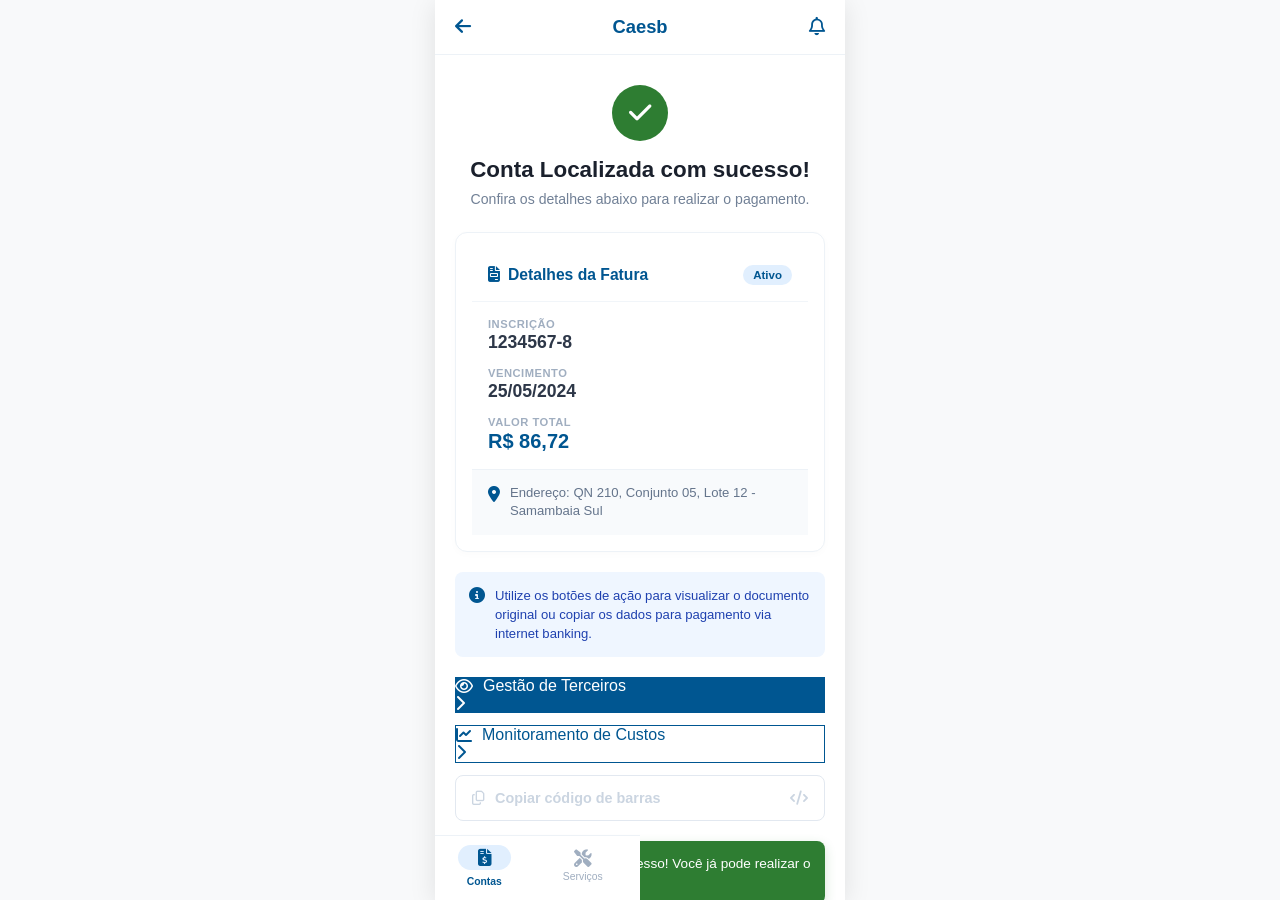
==== commit f8b85e91: "Update detalhes.html" ====
--- a/detalhes.html
+++ b/detalhes.html
@@ -62,15 +62,15 @@
             </div>
 
             <div class="actions-group">
-                <button class="btn-action-solid">
+                <a href="gestaodeterceiros.html" class="btn-action-solid">
                     <span><i class="fa-regular fa-eye"></i> Gestão de Terceiros</span>
                     <i class="fa-solid fa-chevron-right"></i>
-                </button>
+                </a>
 
-                <button class="btn-action-outline">
-                    <span><i class="fa-solid fa-download"></i> Monitoramento de Custos</span>
-                    <i class="fa-solid fa-download"></i>
-                </button>
+                <a href="monitoramentodecustos.html" class="btn-action-outline">
+                    <span><i class="fa-solid fa-chart-line"></i> Monitoramento de Custos</span>
+                    <i class="fa-solid fa-chevron-right"></i>
+                </a>
 
                 <button class="btn-action-disabled" disabled>
                     <span><i class="fa-regular fa-copy"></i> Copiar código de barras</span>
--- a/style.css
+++ b/style.css
@@ -2360,3 +2360,345 @@
 	position: relative;
 	z-index: 6;
 }
+
+/* Reset e Base */
+* {
+    margin: 0;
+    padding: 0;
+    box-sizing: border-box;
+    font-family: 'Segoe UI', Tahoma, Geneva, Verdana, sans-serif;
+}
+
+body {
+    background-color: #f8f9fa;
+    display: flex;
+    justify-content: center;
+    align-items: center;
+    min-height: 100vh;
+}
+
+/* Container Smartphone */
+.app-container {
+    width: 100%;
+    max-width: 410px;
+    height: 100vh;
+    max-height: 850px;
+    background-color: #ffffff;
+    box-shadow: 0 4px 25px rgba(0, 0, 0, 0.1);
+    overflow-y: auto;
+    display: flex;
+    flex-direction: column;
+    position: relative;
+}
+
+.app-container::-webkit-scrollbar {
+    width: 0px;
+}
+
+/* Header */
+.app-header {
+    display: flex;
+    justify-content: space-between;
+    align-items: center;
+    padding: 16px 20px;
+    background-color: #ffffff;
+    border-bottom: 1px solid #edf2f7;
+    position: sticky;
+    top: 0;
+    z-index: 10;
+}
+
+.app-title {
+    color: #005691;
+    font-size: 1.15rem;
+    font-weight: 700;
+}
+
+.btn-back, .btn-notification {
+    background: none;
+    border: none;
+    font-size: 1.15rem;
+    color: #005691;
+    cursor: pointer;
+}
+
+/* Conteúdo Principal */
+.app-content {
+    padding: 20px;
+    padding-bottom: 90px;
+    display: flex;
+    flex-direction: column;
+    gap: 20px;
+}
+
+/* Seção de Sucesso Superior */
+.success-status-section {
+    display: flex;
+    flex-direction: column;
+    align-items: center;
+    text-align: center;
+    margin-top: 10px;
+    margin-bottom: 5px;
+}
+
+.success-icon-circle {
+    width: 56px;
+    height: 56px;
+    background-color: #2e7d32;
+    color: #ffffff;
+    border-radius: 50%;
+    display: flex;
+    align-items: center;
+    justify-content: center;
+    font-size: 1.6rem;
+    margin-bottom: 16px;
+}
+
+.success-status-section h2 {
+    color: #1a202c;
+    font-size: 1.4rem;
+    font-weight: 700;
+    margin-bottom: 8px;
+}
+
+.success-status-section p {
+    color: #718096;
+    font-size: 0.88rem;
+}
+
+/* Card Detalhes da Fatura */
+.card {
+    background: #ffffff;
+    border-radius: 12px;
+    border: 1px solid #edf2f7;
+    box-shadow: 0 2px 8px rgba(0, 0, 0, 0.02);
+    overflow: hidden;
+}
+
+.invoice-header {
+    display: flex;
+    justify-content: space-between;
+    align-items: center;
+    padding: 16px;
+    border-bottom: 1px solid #f1f5f9;
+}
+
+.invoice-title {
+    color: #005691;
+    font-weight: 600;
+    font-size: 0.98rem;
+    display: flex;
+    align-items: center;
+    gap: 8px;
+}
+
+.badge-active {
+    background-color: #e1effe;
+    color: #005691;
+    font-size: 0.72rem;
+    font-weight: 600;
+    padding: 4px 10px;
+    border-radius: 12px;
+}
+
+.invoice-body {
+    padding: 16px;
+    display: flex;
+    flex-direction: column;
+    gap: 14px;
+}
+
+.invoice-field label {
+    font-size: 0.7rem;
+    color: #a0aec0;
+    font-weight: 700;
+    letter-spacing: 0.5px;
+    display: block;
+    margin-bottom: 2px;
+}
+
+.field-value {
+    font-size: 1.1rem;
+    font-weight: 600;
+    color: #2d3748;
+}
+
+.highlight-price {
+    color: #005691;
+    font-size: 1.25rem;
+    font-weight: 700;
+}
+
+.invoice-footer-address {
+    background-color: #f8fafc;
+    padding: 14px 16px;
+    display: flex;
+    align-items: flex-start;
+    gap: 10px;
+    border-top: 1px solid #edf2f7;
+}
+
+.invoice-footer-address i {
+    color: #005691;
+    font-size: 1rem;
+    margin-top: 2px;
+}
+
+.invoice-footer-address p {
+    font-size: 0.82rem;
+    color: #64748b;
+    line-height: 1.4;
+}
+
+/* Alerta Informativo */
+.info-alert-box {
+    background-color: #eff6ff;
+    border-radius: 8px;
+    padding: 14px;
+    display: flex;
+    gap: 10px;
+    align-items: flex-start;
+}
+
+.info-alert-box i {
+    color: #005691;
+    font-size: 1rem;
+    margin-top: 1px;
+}
+
+.info-alert-box p {
+    color: #1e40af;
+    font-size: 0.82rem;
+    line-height: 1.45;
+}
+
+/* Grupo de Botões de Ação */
+.actions-group {
+    display: flex;
+    flex-direction: column;
+    gap: 12px;
+}
+
+.actions-group button {
+    width: 100%;
+    padding: 14px 16px;
+    border-radius: 8px;
+    font-weight: 600;
+    font-size: 0.9rem;
+    display: flex;
+    justify-content: space-between;
+    align-items: center;
+    cursor: pointer;
+    transition: all 0.2s;
+}
+
+.btn-action-solid {
+    background-color: #005691;
+    color: #ffffff;
+    border: none;
+}
+
+.btn-action-solid span {
+    display: flex;
+    align-items: center;
+    gap: 10px;
+}
+
+.btn-action-outline {
+    background-color: transparent;
+    color: #005691;
+    border: 1px solid #005691;
+}
+
+.btn-action-outline span {
+    display: flex;
+    align-items: center;
+    gap: 10px;
+}
+
+.btn-action-disabled {
+    background-color: transparent;
+    color: #cbd5e1;
+    border: 1px solid #e2e8f0;
+    cursor: not-allowed !important;
+}
+
+.btn-action-disabled span {
+    display: flex;
+    align-items: center;
+    gap: 10px;
+}
+
+/* Toast de Sucesso Inferior */
+.toast-success {
+    background-color: #2e7d32;
+    color: #ffffff;
+    border-radius: 8px;
+    padding: 14px;
+    display: flex;
+    align-items: center;
+    gap: 10px;
+    box-shadow: 0 4px 12px rgba(46, 125, 50, 0.2);
+}
+
+.toast-success i {
+    font-size: 1.15rem;
+}
+
+.toast-success p {
+    font-size: 0.85rem;
+    font-weight: 500;
+    line-height: 1.3;
+}
+
+/* Barra de Navegação Inferior (Rodapé) */
+.bottom-nav {
+    position: absolute;
+    bottom: 0;
+    left: 0;
+    width: 100%;
+    height: 65px;
+    background-color: #ffffff;
+    border-top: 1px solid #edf2f7;
+    display: flex;
+    justify-content: space-around;
+    align-items: center;
+    z-index: 10;
+    padding-bottom: 4px;
+}
+
+.nav-item {
+    text-decoration: none;
+    color: #a0aec0;
+    display: flex;
+    flex-direction: column;
+    align-items: center;
+    justify-content: center;
+    font-size: 0.65rem;
+    gap: 4px;
+    flex: 1;
+    height: 100%;
+}
+
+.nav-item i {
+    font-size: 1.1rem;
+}
+
+.nav-item.active {
+    color: #005691;
+    font-weight: 600;
+}
+
+.active-badge {
+    background-color: #e1effe;
+    padding: 4px 20px;
+    border-radius: 16px;
+    display: flex;
+    align-items: center;
+    justify-content: center;
+    margin-bottom: 2px;
+}
+
+.nav-item.active i {
+    color: #005691;
+}
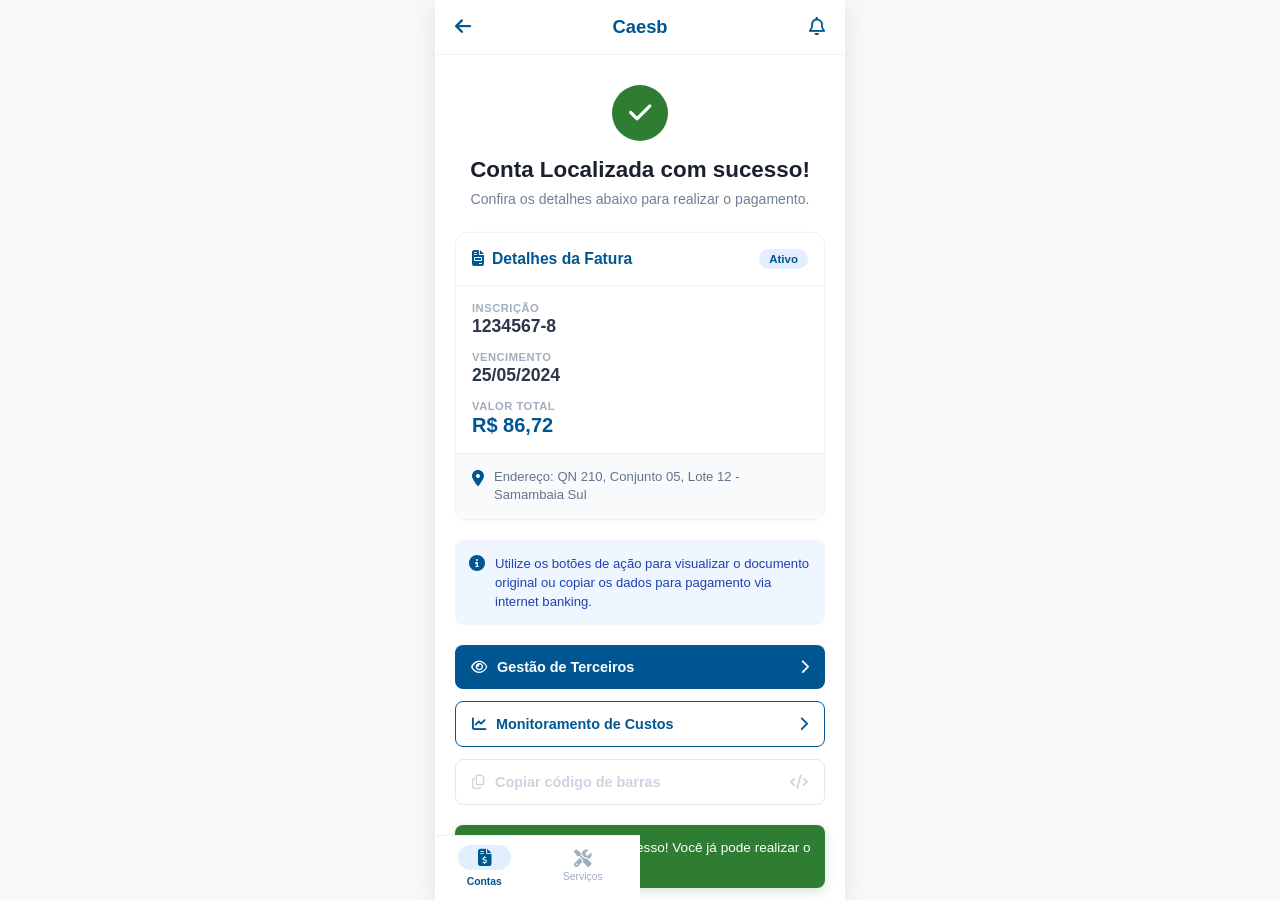
==== commit 50f8bcef: "Update detalhes.html" ====
--- a/detalhes.html
+++ b/detalhes.html
@@ -62,12 +62,12 @@
             </div>
 
             <div class="actions-group">
-                <a href="gestaodeterceiros.html" class="btn-action-solid">
+                <a href="./gestaodeterceiros.html" class="btn-action-solid">
                     <span><i class="fa-regular fa-eye"></i> Gestão de Terceiros</span>
                     <i class="fa-solid fa-chevron-right"></i>
                 </a>
 
-                <a href="monitoramentodecustos.html" class="btn-action-outline">
+                <a href="./monitoramentodecustos.html" class="btn-action-outline">
                     <span><i class="fa-solid fa-chart-line"></i> Monitoramento de Custos</span>
                     <i class="fa-solid fa-chevron-right"></i>
                 </a>
--- a/style.css
+++ b/style.css
@@ -2702,3 +2702,50 @@
 .nav-item.active i {
     color: #005691;
 }
+.invoice-card {
+    padding: 0;
+}
+
+.btn-back,
+.btn-notification {
+    text-decoration: none;
+    display: flex;
+    align-items: center;
+    justify-content: center;
+}
+
+.actions-group button,
+.actions-group a {
+    width: 100%;
+    padding: 14px 16px;
+    border-radius: 8px;
+    font-weight: 600;
+    font-size: 0.9rem;
+    display: flex;
+    justify-content: space-between;
+    align-items: center;
+    cursor: pointer;
+    transition: all 0.2s;
+    text-decoration: none;
+}
+
+.btn-action-solid,
+.btn-action-solid:visited {
+    background-color: #005691;
+    color: #ffffff;
+    border: none;
+}
+
+.btn-action-outline,
+.btn-action-outline:visited {
+    background-color: transparent;
+    color: #005691;
+    border: 1px solid #005691;
+}
+
+.btn-action-solid span,
+.btn-action-outline span {
+    display: flex;
+    align-items: center;
+    gap: 10px;
+}
